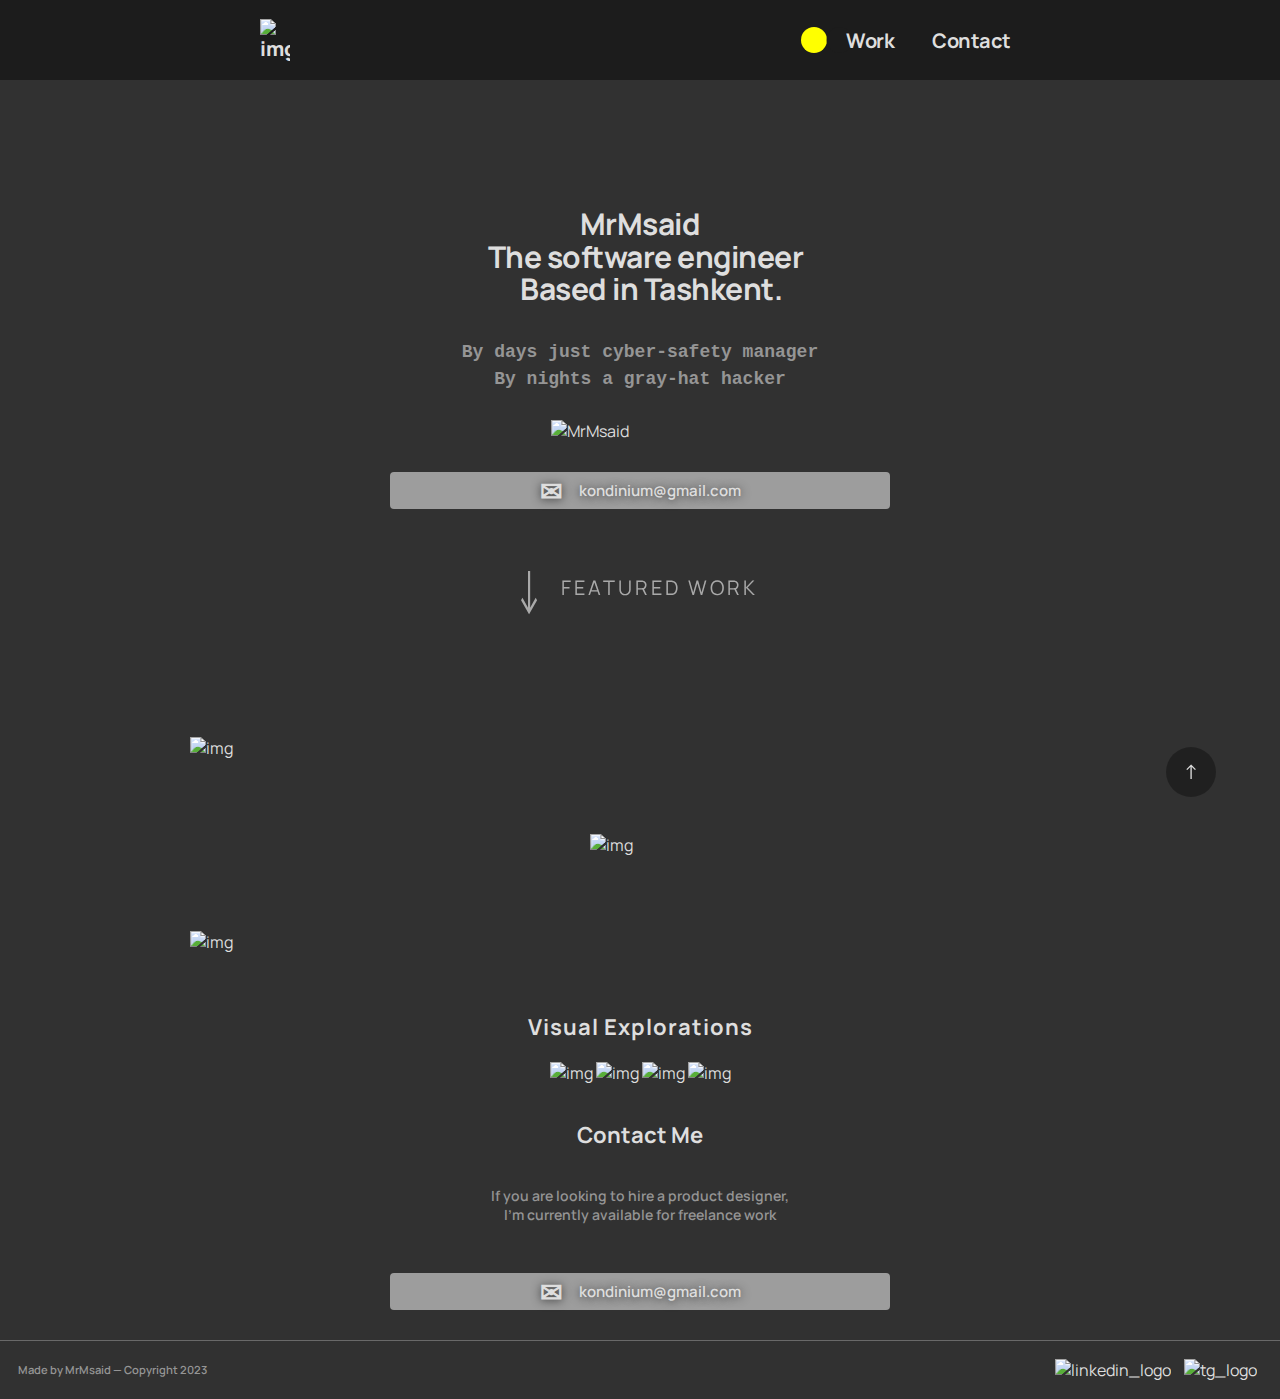
==== index.html @ 55eb1af6 "all html file moved from html folder to M6.L3" ====
<!DOCTYPE html>
<html lang="en">
  <head>
    <meta charset="UTF-8" />
    <meta name="viewport" content="width=device-width, initial-scale=1.0" />
    <link rel="stylesheet" href="../css/index.css" />
    <title>Home</title>
  </head>
  <body id="home">
    <a href="index.html#home">
      <div class="to-up">↑</div>
    </a>

    <!--😐-->
    <header class="header">
      <a href="index.html" class="logo">
        <img alt="img" src="../images/Neo Smart Zone.png" width="40px" />
        <span>Neo Smart Zone</span>
      </a>
      <nav class="navbar">
        <div class="sun-moon-container">
          <input placeholder="none" type="checkbox" id="sun-moon" />
          <div class="white-circle"></div>
        </div>
        <a href="index.html" class="navbar__link home">Home</a>
        <a href="work.html" class="navbar__link">Work</a>
        <a href="index.html#contact" class="navbar__link">Contact</a>
      </nav>
    </header>
    <!--👕-->
    <main class="main">
      <div class="heading">
        <div>
          <div class="welcome">
            <pre>
MrMsaid
  The software engineer
    Based in Tashkent.
            </pre>
          </div>
          <article>
            <pre class="description">
By days just cyber-safety manager
By nights a gray-hat hacker
            </pre>
          </article>
        </div>
        <img
          src="../images/Tyler Durden.png"
          alt="MrMsaid"
          class="profile_img"
        />
      </div>
      <a href="contact.html" class="email-link">
        <div class="email-container">
          <div class="email">
            <span class="email-icon">✉</span>
            <span class="copy-email">kondinium@gmail.com</span>
          </div>
        </div>
      </a>
      <a href="#images" class="featured">
        <span class="arrow">↓</span> featured work
      </a>
      <div id="images">
        <img
          alt="img"
          src="../images/Matrix Revolutions.png"
          class="img-in-images"
        />
        <img
          alt="img"
          src="../images/portal.png"
          class="img-in-images img1-in-images"
        />
        <img alt="img" src="../images/texture work.png" class="img-in-images" />
      </div>
      <div class="visual-explorations">
        <div class="ve-text">Visual Explorations</div>
        <div class="ve-img">
          <img alt="img" src="../images/hello world.png" class="img" />
          <img alt="img" src="../images/Alp Arslan.png" class="img img1" />
          <img alt="img" src="../images/neo.png" class="img img1" />
          <img alt="img" src="../images/guy with jocker face.png" class="img" />
        </div>
      </div>
      <div id="contact">
        <div class="contact-me">Contact Me</div>
        <pre class="post-words">
If you are looking to hire a product designer,
I'm currently available for freelance work
          </pre
        >
      </div>
      <div class="email-link" style="justify-content: center">
        <a href="contact.html" class="email-container">
          <div class="email">
            <span class="email-icon">✉</span>
            <span class="copy-email">kondinium@gmail.com</span>
          </div>
        </a>
      </div>
    </main>
    <!--👖-->
    <footer class="footer">
      <div class="copyright">Made by MrMsaid — Copyright 2023</div>
      <div class="links">
        <a
          href="https://www.linkedin.com/in/mrmuxammadsaid-murodov-a1a6b61b1/"
          target="_blank"
        >
          <img src="../images/Vector.png" alt="linkedin_logo" />
        </a>
        <a href="https://t.me/MrMsaid" target="_blank">
          <img src="../images/Telegram_logo 1.png" alt="tg_logo" />
        </a>
      </div>
    </footer>
    <!--👞👞-->

    <script src="../js/index.js"></script>
  </body>
</html>
---- css/index.css ----
@import url("https://fonts.googleapis.com/css2?family=Manrope&display=swap");

*,
*:before,
*:after {
  margin: 0;
  font-family: "Manrope", Arial, Helvetica, sans-serif;
  color: #dedede;
}

:root {
  /* colors */
  --color: #dedede;
  --main-color: #313131;
  --header-color: #1c1c1c;
  --header-shadow: none;
  --second-text: #959595;
  --email-bg: #9d9d9d;
  --email-shadow: #313131;
  --email-hover-bg: #0000001a;
  --glow: #ffee00;
  --to-up-color: #0005;

    /* sizes */
    --sun-size: 2vw;
    --navbar-font-size: 20px;
    --navbar-text-margin: 38px;
    --main-padding: 10% 10% 0 10%;
    --head-size: 96px;
    --description: 36px;
    --email-container-size: 30vw;
    --email-padding: 4%;
    --email-font-size: 27px;
    --email-icon-size: 4vh;
    --featured-font-size: 18px;
    --iii: 75px 400px 0 0;
    --iii1: 75px 0 0 400px;
    --iii-size: none;
    --to-up-height: 10vh;
    --to-up-width: 5vw;
    --to-up-font-size: 30px;
    --ve-img-size: 50em;
    --footer-padding: 36px;
    --copyright-font-size: 1em;
    --links-padding: 10px;
    --links-img-size: none;

    /* visibility */
    --logo-text: visible;
    --home-text: visible;

    /* align of items */
    --text-align: start;
    --fetured-jus-con: start;
    --email-link-jus-con: start;
    --display: flex;
}

a {
  text-decoration: none;
  cursor: default;
}

html {
  scroll-behavior: smooth;
  overflow-x: hidden;
}

body {
  background: var(--main-color);
  transition: 0.5s ease-in-out;
}

.center {
  justify-content: center;
}

.header {
  position: sticky;
  display: flex;
  align-items: center;
  justify-content: space-around;
  height: 80px;
  width: 100%;
  background-color: var(--header-color);
  box-shadow: var(--header-shadow);
  transition: box-shadow 0.5s ease-in-out;
  z-index: 1;
}

.logo {
  cursor: pointer;
  display: flex;
  align-items: center;
  font-size: 20px;
  font-weight: 800;
}

.logo > img {
  width: 1.5em;
}

.logo > * {
  margin: 10px;
}

.logo > span {
  font-size: 1em;
  display: var(--logo-text);
}

.sun-moon-container {
  display: flex;
  align-items: center;
}

#sun-moon {
  appearance: none;
  cursor: pointer;
  position: absolute;
  display: block;
  width: var(--sun-size);
  height: var(--sun-size);
  border-radius: var(--sun-size);
  background-color: #ff0;
  transition: 0.5s;
}

.white-circle {
  transform: translate(var(--sun-size));
  width: var(--sun-size);
  height: var(--sun-size);
  border-radius: 50%;
  background-color: var(--header-color);
  transition: transform 0.5s ease-in-out;
}

#sun-moon:checked ~ .white-circle {
  transform: translate(
    calc(var(--sun-size) * 0.5),
    calc(var(--sun-size) - var(--sun-size) * 1.2)
  );
}

#sun-moon:checked {
  background-color: #000;
}

body:has(.sun-moon-container):has(#sun-moon:checked),
body:has(.sun-moon-container):has(#sun-moon:checked) * {
  color: #252525;
  --color: #252525;
  --main-color: #bbbbbb;
  --header-color: #c1c1c1;
  --header-shadow: 0 0 10px 0 #000;
  --second-text: #d9ff00;
  --email-bg: #a5a5a5;
  --email-shadow: #313131;
  --email-hover-bg: #0000001a;
  --glow: #ffee00;
  --to-up-color: #0005;
}

.navbar {
  display: flex;
  list-style-type: none;
  font-weight: 700;
  font-size: var(--navbar-font-size);
  line-height: 25px;
  letter-spacing: -0.5px;
}

.navbar * {
  text-decoration: none;
}

.navbar__link {
  position: relative;
  margin: var(--navbar-text-margin);
  cursor: pointer;
}

.navbar__link:after {
  content: "";
  position: absolute;
  bottom: -2px;
  height: 3px;
  width: 0;
  left: 0;
  background-color: var(--color);
  border-radius: 50px;
  transition: 0.2s ease-in-out;
}

.navbar__link:hover:after {
  width: 100%;
}

.home {
  display: var(--home-text);
}

.main {
  padding: var(--main-padding);
}

.heading {
  display: var(--display);
  align-items: center;
  justify-content: center;
}

.welcome {
  font-style: normal;
  font-weight: 700;
  font-size: var(--head-size);
  text-align: var(--text-align);
  line-height: 109%;
  letter-spacing: -0.5px;
}

.description {
  font-weight: 600;
  font-family: monospace;
  font-size: var(--description);
  text-align: var(--text-align);
  line-height: 150%;
  color: var(--second-text);
}

.profile_img {
  margin: auto;
  width: 50%;
}

.email-link {
  display: flex;
  justify-content: var(--email-link-jus-con);
}

.email-container {
  display: flex;
  justify-content: center;
  align-items: center;
  cursor: pointer;
  margin: 30px;
  width: var(--email-container-size);
}

.email {
  display: flex;
  align-items: center;
  justify-content: center;
  padding: var(--email-padding);
  width: 500px;
  background-color: var(--email-bg);
  border-radius: 4px;
  gap: 16px;
  font-weight: 600;
  font-size: var(--email-font-size);
  transition: 0.3s;
  text-shadow: 0.5px 0.5px 10px var(--email-shadow);
}

.email-icon {
  font-size: var(--email-icon-size);
}

.email-container:active > .email {
  background-color: var(--email-hover-bg);
  width: 90%;
  height: 42.66px;
  font-size: 18px;
  text-shadow: 0px 0px 5px var(--glow);
}

.featured {
  display: flex;
  align-items: center;
  gap: 21px;
  cursor: pointer;
  justify-content: var(--fetured-jus-con);
  height: 48px;
  padding-top: 25px;

  font-size: var(--featured-font-size);

  letter-spacing: 3px;
  text-transform: uppercase;
  text-decoration: none;
  opacity: 0.7;

  transition: 0.3s;
}

.featured:hover {
  transform: translate(0, 10px);
}

.arrow {
  transform: scale(1.7, 3);
  font-weight: 400;
  transition: 0.3s;
}

.arrow:hover {
  padding-top: 10px;
}

/* Visual Explorations */

#images {
  display: var(--display);
  flex-direction: column;
  justify-content: center;
  margin: 50px 0px;
}

.img-in-images {
  margin: var(--iii);
  transition: 0.5s;
  width: var(--iii-size);
}

.img1-in-images {
  margin: var(--iii1);
}

.img-in-images:hover {
  transform: scale(1.1) rotate(1.2deg);
}

.img1-in-images:hover {
  transform: scale(1.1) rotate(-1.2deg);
}

.visual-explorations {
  display: flex;
  flex-direction: column;
  align-items: center;
  text-align: center;
}

.ve-text {
  font-family: "Manrope";
  font-style: normal;
  font-weight: 700;
  font-size: calc(var(--description) + 4px);
  line-height: 49px;
  text-align: center;
  letter-spacing: 1px;
  margin-bottom: 10px;
}

.visual-explorations img {
  width: var(--ve-img-size);
  transition: 0.5s;
}

.visual-explorations .img1 {
  width: calc(var(--ve-img-size) / 2);
}

.visual-explorations .img:hover {
  transform: scale(1.05);
  animation: none;
}

#contact {
  display: flex;
  flex-direction: column;
  justify-content: center;
}

.contact-me {
  display: flex;
  justify-content: center;
  font-weight: 700;
  font-size: calc(var(--description) + 4px);
  padding: 4vh;
}

.post-words {
  font-size: calc(var(--description) - 4px);
  font-weight: 600;
  color: var(--second-text);
  text-align: center;
}

.footer {
  display: flex;
  justify-content: space-between;
  align-items: center;
  border-top: 1px solid #696969;
  padding: var(--footer-padding);
}

.copyright {
  color: var(--second-text);
  font-weight: 600;
  font-size: var(--copyright-font-size);
}

.links > a {
  cursor: pointer;
  text-decoration: none;
  padding: 0 var(--links-padding);
}


.links > a img {
  width: var(--links-img-size);
  transition: 0.2s;
}

.links > a:hover img {
  transform: scale(1.1);
}

.to-up {
  display: flex;
  justify-content: center;
  align-items: center;
  position: fixed;
  bottom: 11.5%;
  right: 5%;
  height: var(--to-up-height);
  width: var(--to-up-width);
  border-radius: 50em;
  font-size: var(--to-up-font-size);
  cursor: pointer;
  background-color: var(--to-up-color);
  transition: 0.5s;
  z-index: 2;
}

.to-up:hover {
  bottom: 12.5%;
}

@media (min-width: 0px) {
  :root {
    /* sizes */
    --sun-size: 8vw;
    --navbar-font-size: 15px;
    --navbar-text-margin: 9px;
    --main-padding: 10% 5% 0 5%;
    --home-text: none;
    --head-size: 19px;
    --description: 10px;
    --email-container-size: 70vw;
    --email-padding: 10px;
    --email-font-size: 14px;
    --email-icon-size: 14px;
    --featured-font-size: 10px;
    --iii: 25px 0 0 0;
    --iii1: 25px 0 0 0;
    --iii-size: 90vw;
    --to-up-height: 35px;
    --to-up-width: 35px;
    --to-up-font-size: 15px;
    --ve-img-size: 11em;
    --footer-padding: 18px;
    --copyright-font-size: 0.5em;
    --links-padding: 1px;
    --links-img-size: 12px;

    /* visibility */
    --logo-text: none;

    /* align of items */
    --text-align: center;
    --fetured-jus-con: center;
    --email-link-jus-con: center;
    --display: grid;
  }
}

@media (min-width: 300px) {
  :root {
    --sun-size: 8vw;
    --navbar-font-size: 20px;
    --navbar-text-margin: 19px;
    --main-padding: 10% 5% 0 5%;
    --head-size: 28px;
    --description: 16px;
    --email-container-size: 70vw;
    --email-padding: 10px;
    --email-font-size: 15px;
    --email-icon-size: 6vh;
    --iii: 25px 0 0 0;
    --iii1: 25px 0 0 0;
    --iii-size: 90vw;
    --to-up-height: 50px;
    --to-up-width: 50px;
    --to-up-font-size: 20px;
    --ve-img-size: 16em;
    --copyright-font-size: 0.6em;
    --links-img-size: 16px;
    --links-padding: 5px;

    --home-text: none;
    --logo-text: none;

    --text-align: center;
    --fetured-jus-con: center;
    --email-link-jus-con: center;
    --display: grid;
  }
}

@media (min-width: 500px) {
  :root {
    --sun-size: 5vw;
  }
}

@media (min-width: 550px) {
  :root {
    --sun-size: 4vw;
    --navbar-text-margin: 19px;
    --main-padding: 10% 5% 0 5%;
    --home-text: none;
    --head-size: 28px;
    --description: 16px;
    --email-container-size: 70vw;
    --email-padding: 15px;
    --email-font-size: 20px;
    --email-icon-size: 8vh;
    --iii: 25px 0 0 0;
    --iii1: 25px 0 0 0;
    --iii-size: 90vw;
    --to-up-height: 50px;
    --to-up-width: 50px;
    --to-up-font-size: 20px;
    --ve-img-size: 28em;
    --featured-font-size: 20px;
    --copyright-font-size: 0.7em;
    --links-img-size: 15px;
    --links-padding: 10px;

    --logo-text: none;

    --text-align: center;
    --fetured-jus-con: center;
    --email-link-jus-con: center;
    --display: grid;
  }
}

@media (min-width: 1000px) {
  :root {
    /* sizes */
    --sun-size: 2vw;
    --navbar-text-margin: 19px;
    --main-padding: 10% 5% 0 5%;
    --home-text: none;
    --head-size: 30px;
    --description: 18px;
    --email-container-size: 70vw;
    --email-padding: 0;
    --email-font-size: 15px;
    --email-icon-size: 3vh;
    --iii: 75px 400px 0 0;
    --iii1: 75px 0 0 400px;
    --iii-size: 500px;
    --to-up-height: 50px;
    --to-up-width: 50px;
    --to-up-font-size: 20px;
    --ve-img-size: 17em;
    --copyright-font-size: 0.7em;
    --links-padding: 5px;

    /* visibility */
    --logo-text: none;

    /* align of items */
    --text-align: center;
    --fetured-jus-con: center;
    --email-link-jus-con: center;
    --display: grid;
  }
}

@media (min-width: 1500px) {
  :root {
    --sun-size: 2vw;
    --navbar-text-margin: 38px;
    --main-padding: 10% 10% 0 10%;
    --head-size: 96px;
    --description: 36px;
    --email-container-size: 30vw;
    --email-padding: 4%;
    --email-font-size: 27px;
    --email-icon-size: 4vh;
    --featured-font-size: 18px;
    --iii: 75px 400px 0 0;
    --iii1: 75px 0 0 400px;
    --iii-size: none;
    --to-up-height: 10vh;
    --to-up-width: 5vw;
    --to-up-font-size: 30px;
    --ve-img-size: 50em;
    --copyright-font-size: 1em;
    --links-padding: 10px;

    --logo-text: visible;
    --home-text: visible;

    --text-align: start;
    --fetured-jus-con: start;
    --email-link-jus-con: start;
    --display: flex;
  }
}
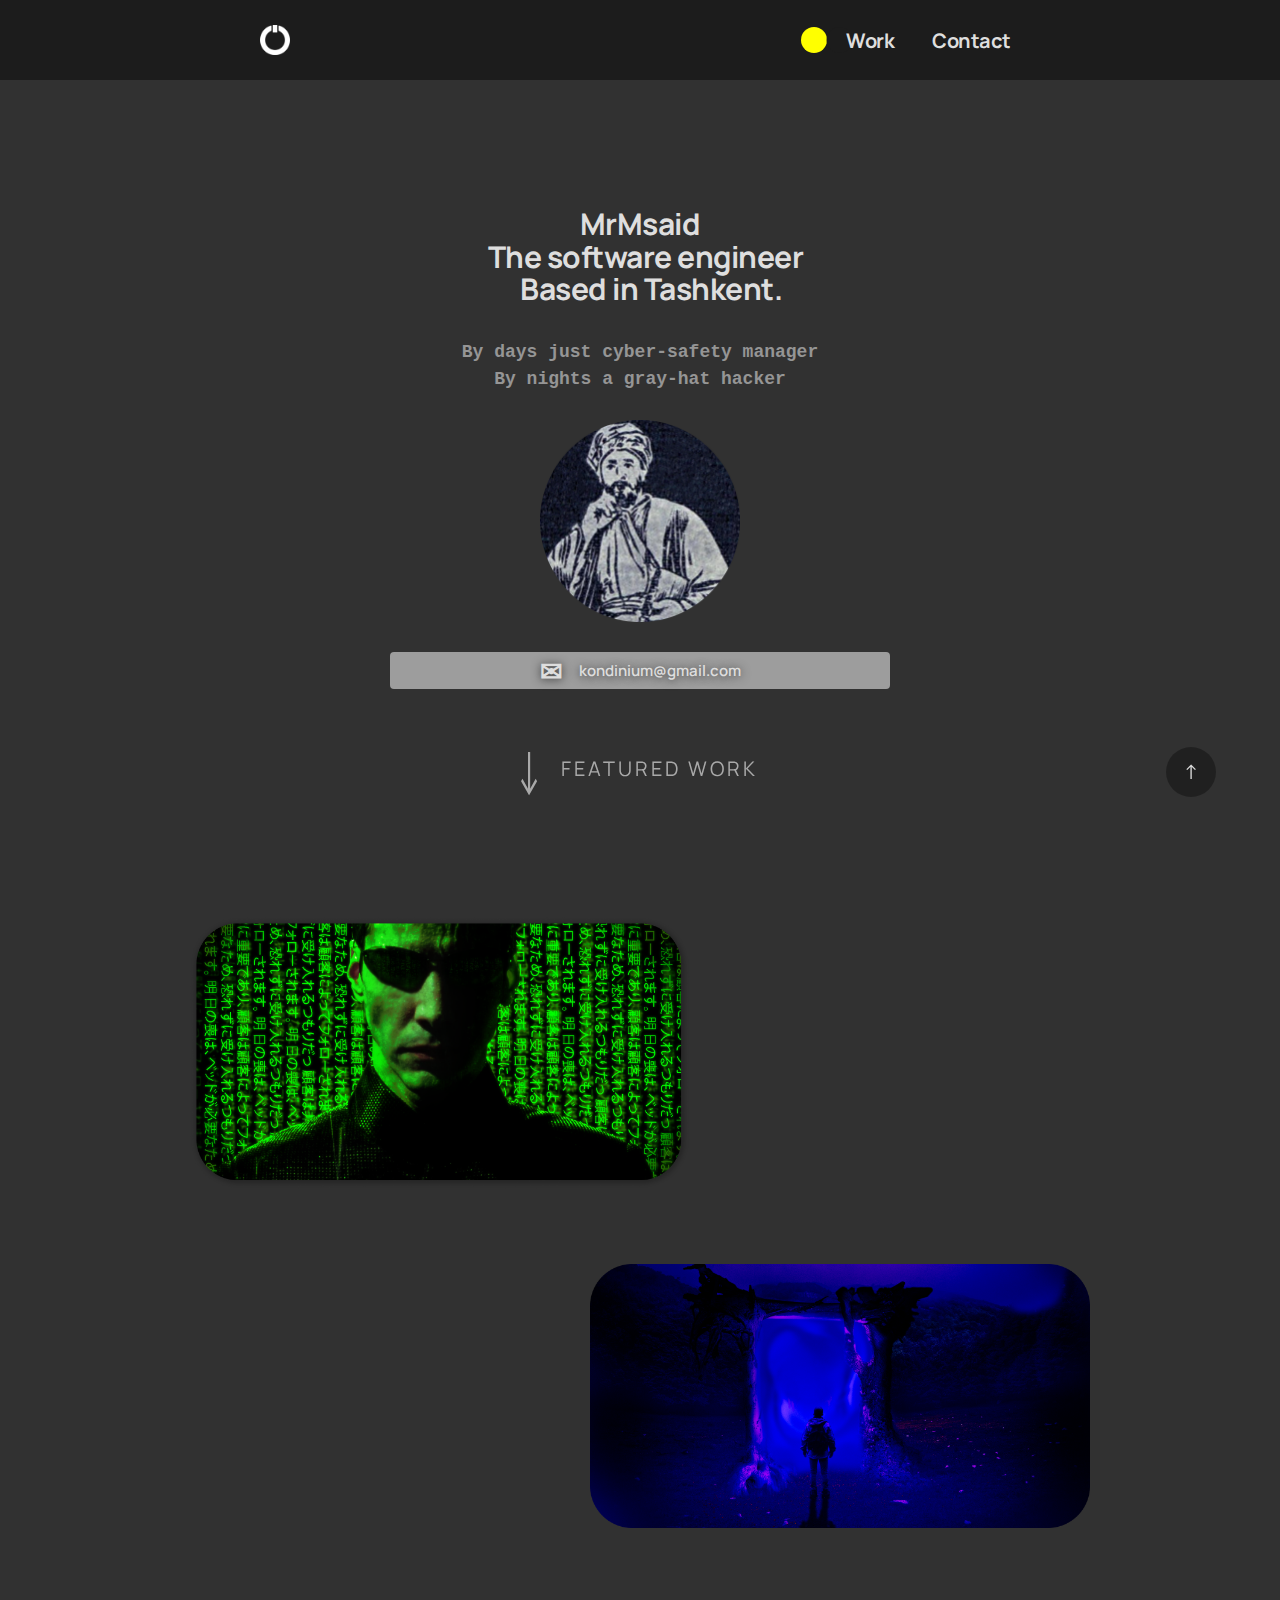
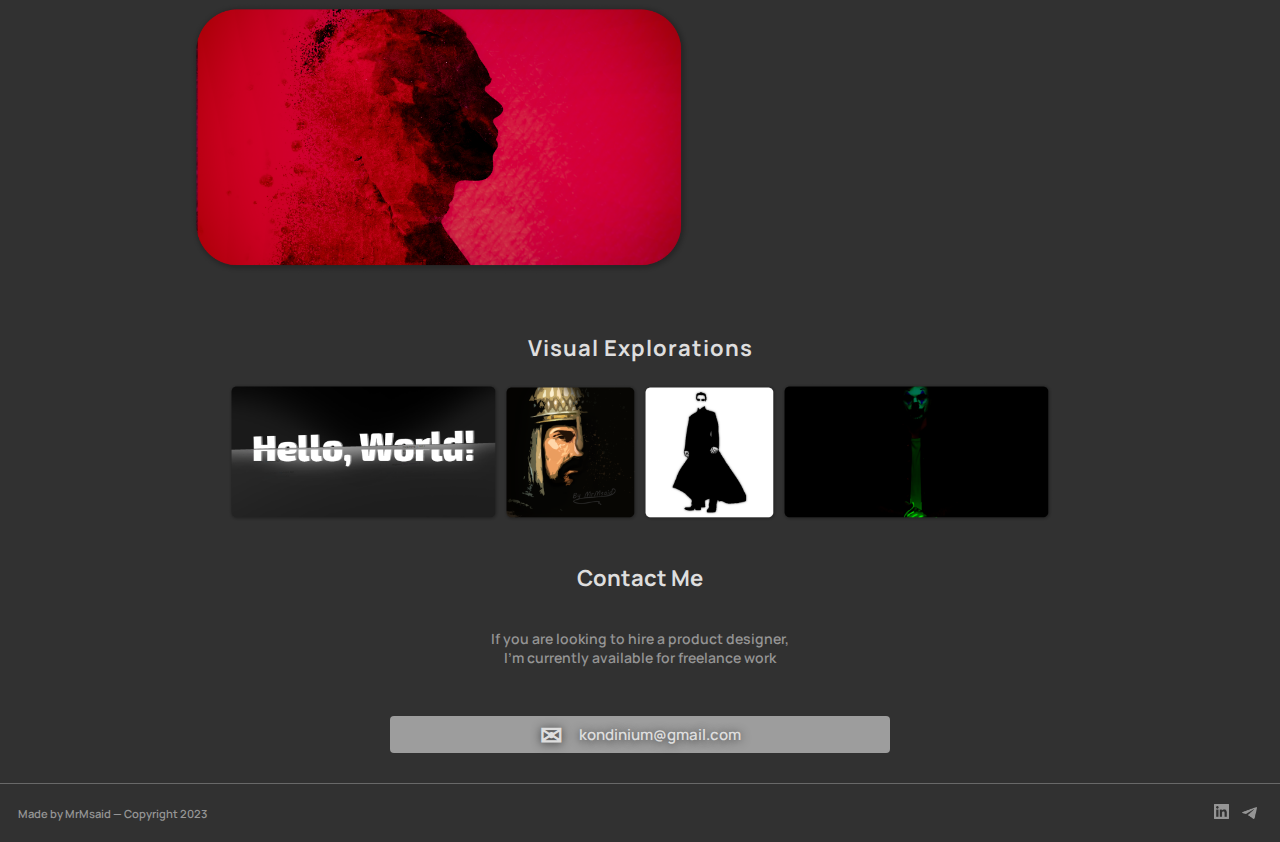
==== commit 096b00d6: "Update index.html" ====
--- a/index.html
+++ b/index.html
@@ -3,7 +3,8 @@
   <head>
     <meta charset="UTF-8" />
     <meta name="viewport" content="width=device-width, initial-scale=1.0" />
-    <link rel="stylesheet" href="../css/index.css" />
+    <link rel="icon" type="image/x-icon" href="/images/favicon.ico">
+    <link rel="stylesheet" href="css/index.css" />
     <title>Home</title>
   </head>
   <body id="home">
@@ -14,7 +15,7 @@
     <!--😐-->
     <header class="header">
       <a href="index.html" class="logo">
-        <img alt="img" src="../images/Neo Smart Zone.png" width="40px" />
+        <img alt="img" src="images/Neo Smart Zone.png" width="40px" />
         <span>Neo Smart Zone</span>
       </a>
       <nav class="navbar">
@@ -46,7 +47,7 @@
           </article>
         </div>
         <img
-          src="../images/Tyler Durden.png"
+          src="images/Tyler Durden.png"
           alt="MrMsaid"
           class="profile_img"
         />
@@ -65,23 +66,23 @@
       <div id="images">
         <img
           alt="img"
-          src="../images/Matrix Revolutions.png"
+          src="images/Matrix Revolutions.png"
           class="img-in-images"
         />
         <img
           alt="img"
-          src="../images/portal.png"
+          src="images/portal.png"
           class="img-in-images img1-in-images"
         />
-        <img alt="img" src="../images/texture work.png" class="img-in-images" />
+        <img alt="img" src="images/texture work.png" class="img-in-images" />
       </div>
       <div class="visual-explorations">
         <div class="ve-text">Visual Explorations</div>
         <div class="ve-img">
-          <img alt="img" src="../images/hello world.png" class="img" />
-          <img alt="img" src="../images/Alp Arslan.png" class="img img1" />
-          <img alt="img" src="../images/neo.png" class="img img1" />
-          <img alt="img" src="../images/guy with jocker face.png" class="img" />
+          <img alt="img" src="images/hello world.png" class="img" />
+          <img alt="img" src="images/Alp Arslan.png" class="img img1" />
+          <img alt="img" src="images/neo.png" class="img img1" />
+          <img alt="img" src="images/guy with jocker face.png" class="img" />
         </div>
       </div>
       <div id="contact">
@@ -109,15 +110,15 @@
           href="https://www.linkedin.com/in/mrmuxammadsaid-murodov-a1a6b61b1/"
           target="_blank"
         >
-          <img src="../images/Vector.png" alt="linkedin_logo" />
+          <img src="images/Vector.png" alt="linkedin_logo" />
         </a>
         <a href="https://t.me/MrMsaid" target="_blank">
-          <img src="../images/Telegram_logo 1.png" alt="tg_logo" />
+          <img src="images/Telegram_logo 1.png" alt="tg_logo" />
         </a>
       </div>
     </footer>
     <!--👞👞-->
 
-    <script src="../js/index.js"></script>
+    <script src="js/index.js"></script>
   </body>
 </html>
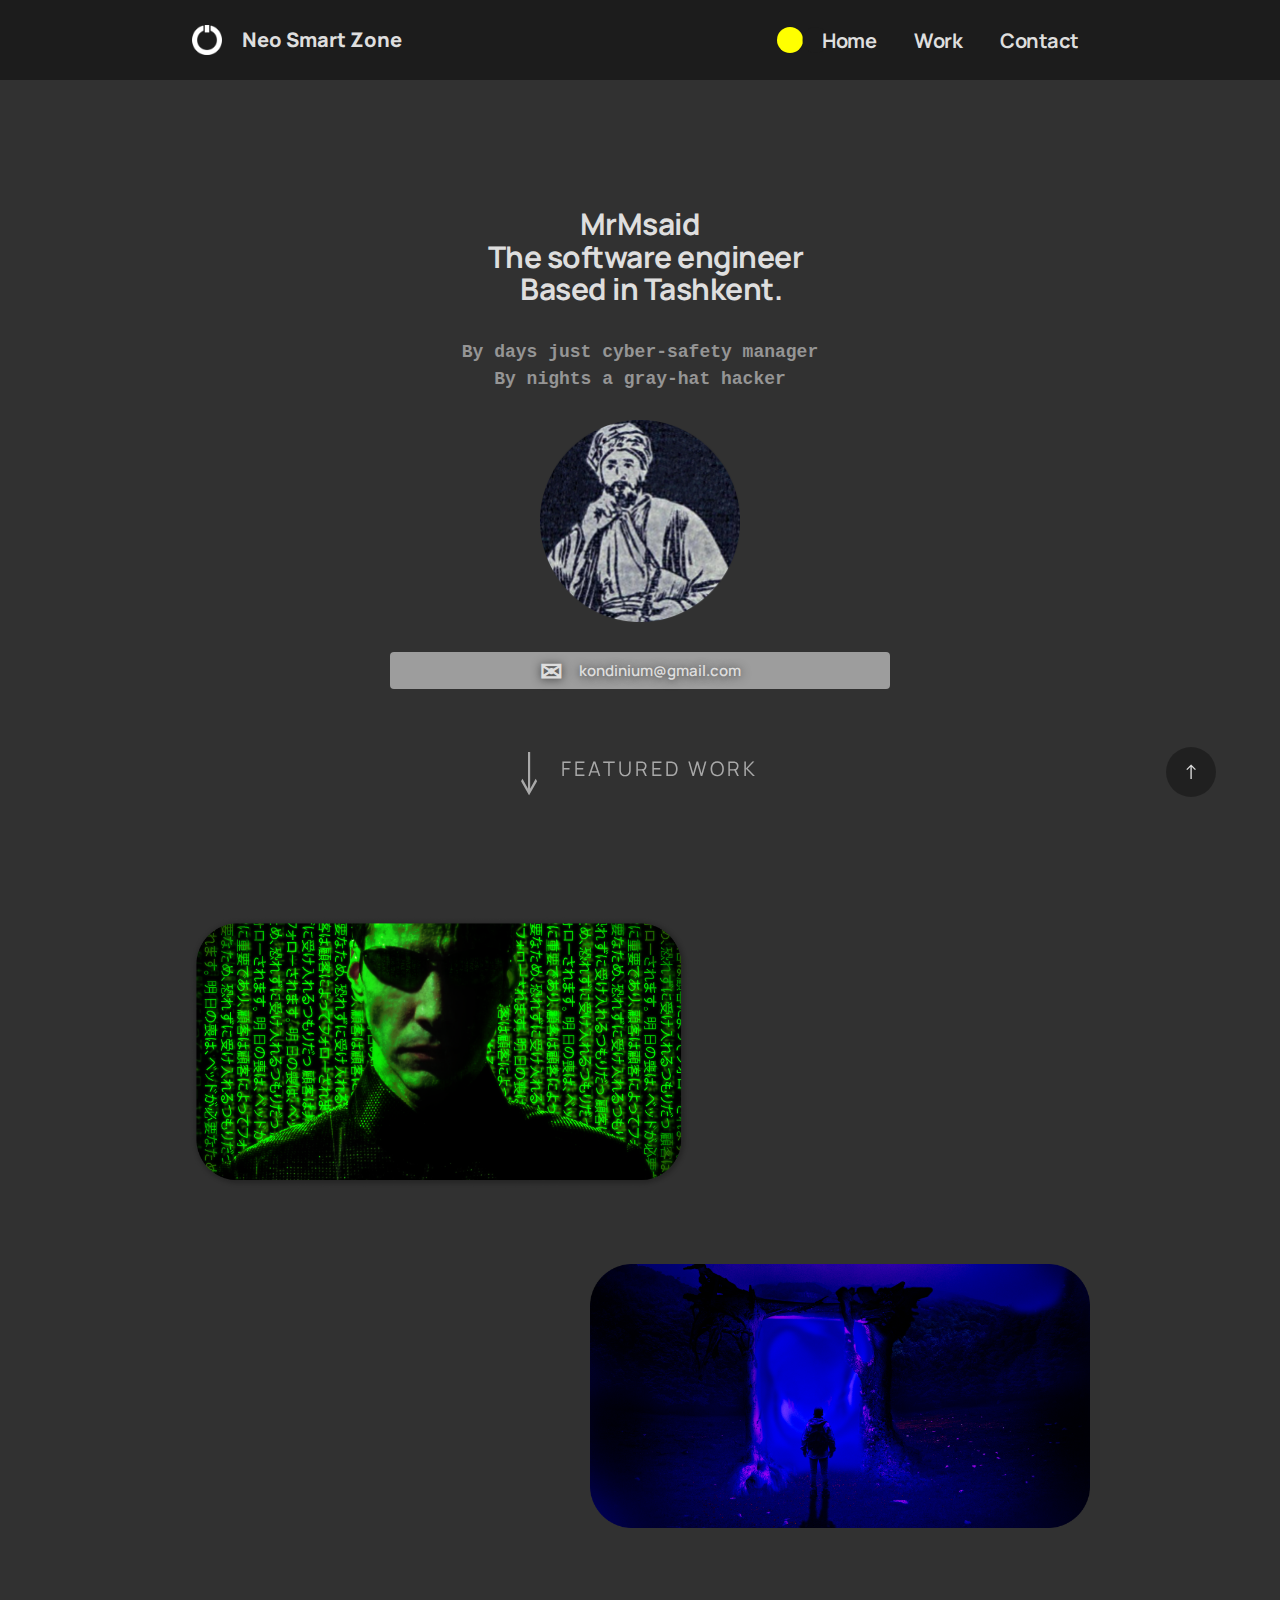
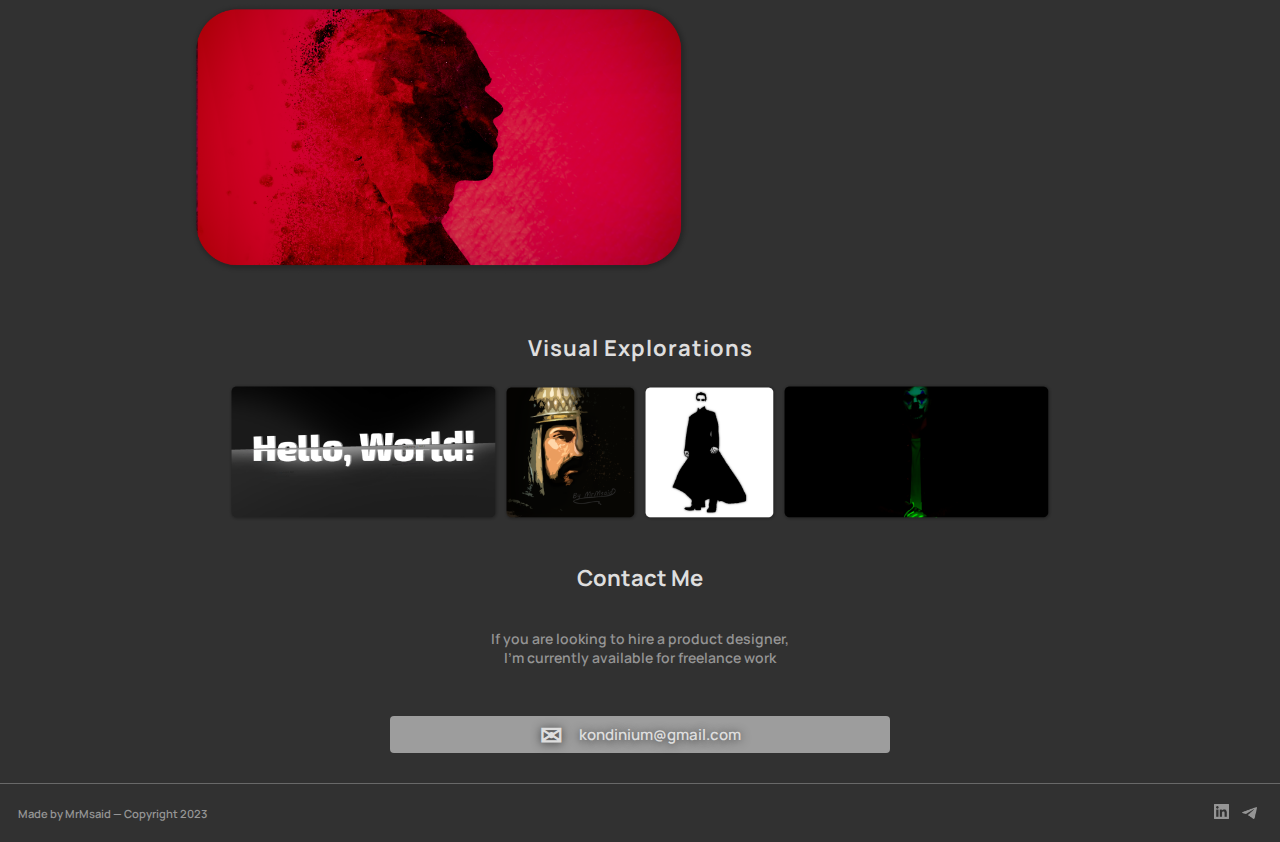
==== commit ef07d9bc: "Merge branch 'master' of https://github.com/MrMsaid/M6.L3" ====
--- a/index.html
+++ b/index.html
@@ -46,11 +46,7 @@
             </pre>
           </article>
         </div>
-        <img
-          src="images/Tyler Durden.png"
-          alt="MrMsaid"
-          class="profile_img"
-        />
+        <img src="images/Tyler Durden.png" alt="MrMsaid" class="profile_img" />
       </div>
       <a href="contact.html" class="email-link">
         <div class="email-container">
@@ -90,8 +86,7 @@
         <pre class="post-words">
 If you are looking to hire a product designer,
 I'm currently available for freelance work
-          </pre
-        >
+        </pre>
       </div>
       <div class="email-link" style="justify-content: center">
         <a href="contact.html" class="email-container">
--- a/css/index.css
+++ b/css/index.css
@@ -146,8 +146,8 @@
   background-color: #000;
 }
 
-body:has(.sun-moon-container):has(#sun-moon:checked),
-body:has(.sun-moon-container):has(#sun-moon:checked) * {
+body:has(#sun-moon:checked),
+body:has(#sun-moon:checked) * {
   color: #252525;
   --color: #252525;
   --main-color: #bbbbbb;
@@ -445,7 +445,6 @@
     --navbar-font-size: 15px;
     --navbar-text-margin: 9px;
     --main-padding: 10% 5% 0 5%;
-    --home-text: none;
     --head-size: 19px;
     --description: 10px;
     --email-container-size: 70vw;
@@ -467,6 +466,7 @@
 
     /* visibility */
     --logo-text: none;
+    --home-text: none;
 
     /* align of items */
     --text-align: center;
@@ -520,7 +520,6 @@
     --sun-size: 4vw;
     --navbar-text-margin: 19px;
     --main-padding: 10% 5% 0 5%;
-    --home-text: none;
     --head-size: 28px;
     --description: 16px;
     --email-container-size: 70vw;
@@ -540,6 +539,7 @@
     --links-padding: 10px;
 
     --logo-text: none;
+    --home-text: none;
 
     --text-align: center;
     --fetured-jus-con: center;
@@ -554,7 +554,6 @@
     --sun-size: 2vw;
     --navbar-text-margin: 19px;
     --main-padding: 10% 5% 0 5%;
-    --home-text: none;
     --head-size: 30px;
     --description: 18px;
     --email-container-size: 70vw;
@@ -572,7 +571,8 @@
     --links-padding: 5px;
 
     /* visibility */
-    --logo-text: none;
+    --logo-text: visible;
+    --home-text: visible;
 
     /* align of items */
     --text-align: center;
@@ -582,10 +582,44 @@
   }
 }
 
-@media (min-width: 1500px) {
+@media (min-width: 1400px) {
   :root {
     --sun-size: 2vw;
     --navbar-text-margin: 38px;
+    --main-padding: 10% 10% 0 10%;
+    --head-size: 93px;
+    --description: 33px;
+    --email-container-size: 30vw;
+    --email-padding: 4%;
+    --email-font-size: 27px;
+    --email-icon-size: 4vh;
+    --featured-font-size: 18px;
+    --iii: 75px 400px 0 0;
+    --iii1: 75px 0 0 400px;
+    --iii-size: none;
+    --to-up-height: 10vh;
+    --to-up-width: 5vw;
+    --to-up-font-size: 30px;
+    --ve-img-size: 50em;
+    --copyright-font-size: 0.7em;
+    --links-img-size: 20px;
+    --links-padding: 10px;
+
+    --logo-text: visible;
+    --home-text: visible;
+
+    --text-align: start;
+    --fetured-jus-con: start;
+    --email-link-jus-con: start;
+    --display: flex;
+  }
+}
+
+@media (min-width: 2000px) {
+  :root {
+    --sun-size: 2vw;
+    --navbar-text-margin: 38px;
+    --navbar-font-size: 25px;
     --main-padding: 10% 10% 0 10%;
     --head-size: 96px;
     --description: 36px;
@@ -601,7 +635,8 @@
     --to-up-width: 5vw;
     --to-up-font-size: 30px;
     --ve-img-size: 50em;
-    --copyright-font-size: 1em;
+    --copyright-font-size: 0.7em;
+    --links-img-size: 20px;
     --links-padding: 10px;
 
     --logo-text: visible;
@@ -612,4 +647,4 @@
     --email-link-jus-con: start;
     --display: flex;
   }
-}
+}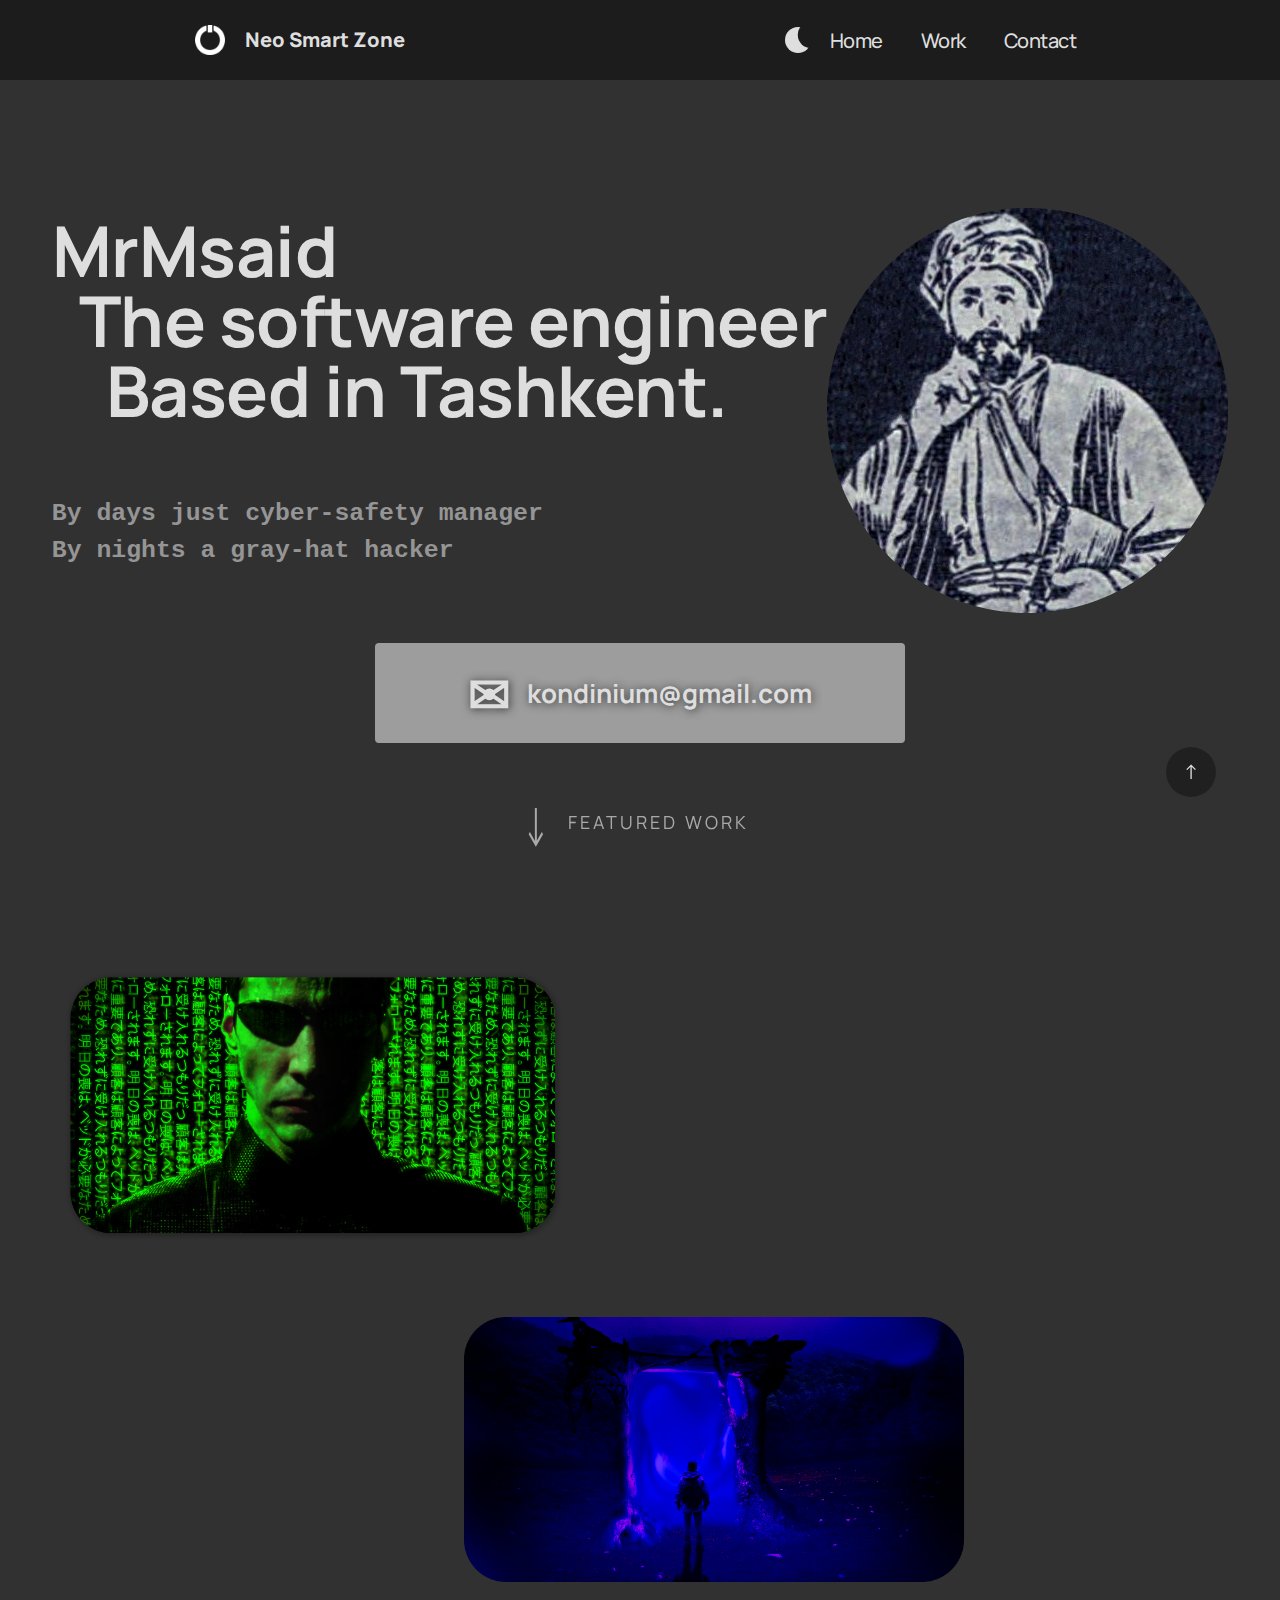
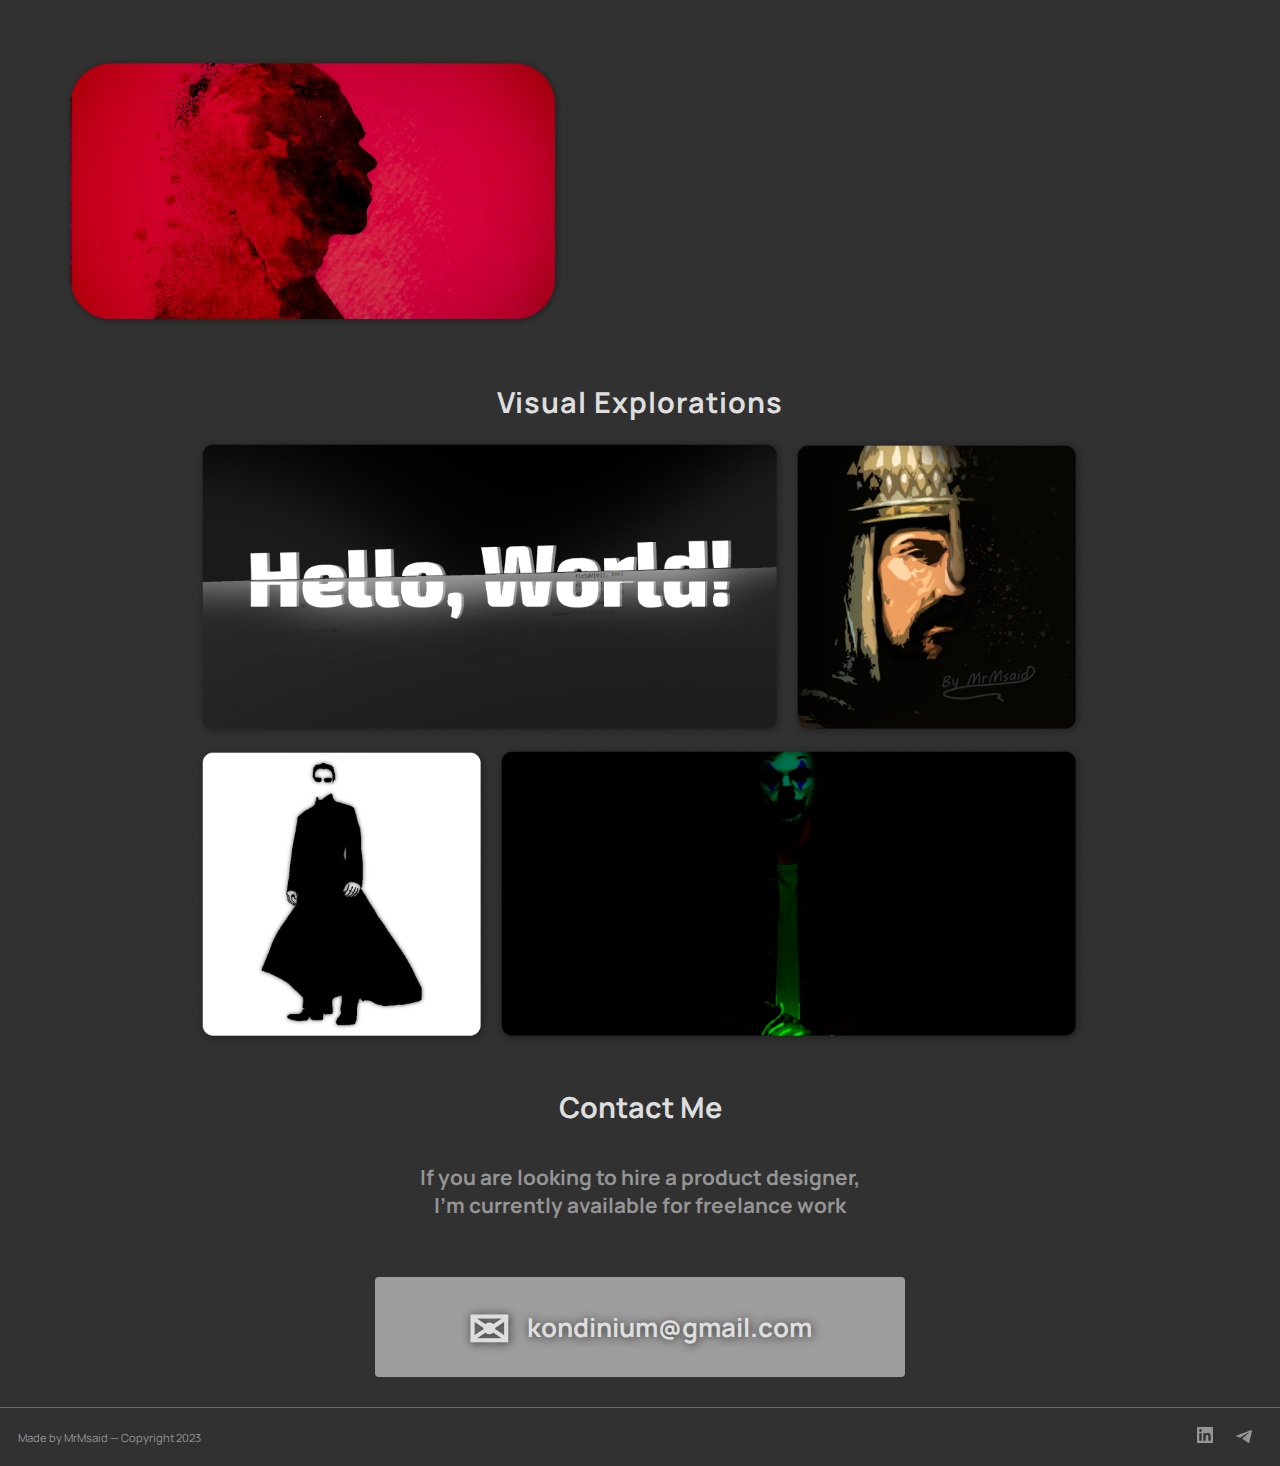
==== commit 4af20fcd: "some changes" ====
--- a/index.html
+++ b/index.html
@@ -48,14 +48,14 @@
         </div>
         <img src="images/Tyler Durden.png" alt="MrMsaid" class="profile_img" />
       </div>
-      <a href="contact.html" class="email-link">
-        <div class="email-container">
+      <div class="email-link">
+        <a href="contact.html" class="email-container">
           <div class="email">
             <span class="email-icon">✉</span>
             <span class="copy-email">kondinium@gmail.com</span>
           </div>
-        </div>
-      </a>
+        </a>
+      </div>
       <a href="#images" class="featured">
         <span class="arrow">↓</span> featured work
       </a>
--- a/css/index.css
+++ b/css/index.css
@@ -20,45 +20,10 @@
   --email-hover-bg: #0000001a;
   --glow: #ffee00;
   --to-up-color: #0005;
-
-    /* sizes */
-    --sun-size: 2vw;
-    --navbar-font-size: 20px;
-    --navbar-text-margin: 38px;
-    --main-padding: 10% 10% 0 10%;
-    --head-size: 96px;
-    --description: 36px;
-    --email-container-size: 30vw;
-    --email-padding: 4%;
-    --email-font-size: 27px;
-    --email-icon-size: 4vh;
-    --featured-font-size: 18px;
-    --iii: 75px 400px 0 0;
-    --iii1: 75px 0 0 400px;
-    --iii-size: none;
-    --to-up-height: 10vh;
-    --to-up-width: 5vw;
-    --to-up-font-size: 30px;
-    --ve-img-size: 50em;
-    --footer-padding: 36px;
-    --copyright-font-size: 1em;
-    --links-padding: 10px;
-    --links-img-size: none;
-
-    /* visibility */
-    --logo-text: visible;
-    --home-text: visible;
-
-    /* align of items */
-    --text-align: start;
-    --fetured-jus-con: start;
-    --email-link-jus-con: start;
-    --display: flex;
 }
 
 a {
   text-decoration: none;
-  cursor: default;
 }
 
 html {
@@ -71,25 +36,17 @@
   transition: 0.5s ease-in-out;
 }
 
-.center {
-  justify-content: center;
-}
-
 .header {
-  position: sticky;
-  display: flex;
-  align-items: center;
+  display: flex;
   justify-content: space-around;
-  height: 80px;
-  width: 100%;
+  align-items: center;
+  height: var(--header-height);
   background-color: var(--header-color);
   box-shadow: var(--header-shadow);
-  transition: box-shadow 0.5s ease-in-out;
-  z-index: 1;
+  transition: box-shadow 2s ease-in-out;
 }
 
 .logo {
-  cursor: pointer;
   display: flex;
   align-items: center;
   font-size: 20px;
@@ -97,7 +54,7 @@
 }
 
 .logo > img {
-  width: 1.5em;
+  width: var(--logo-img);
 }
 
 .logo > * {
@@ -105,7 +62,7 @@
 }
 
 .logo > span {
-  font-size: 1em;
+  font-size: var(--logo-text-size);
   display: var(--logo-text);
 }
 
@@ -122,12 +79,15 @@
   width: var(--sun-size);
   height: var(--sun-size);
   border-radius: var(--sun-size);
-  background-color: #ff0;
+  background-color: #dedede;
   transition: 0.5s;
 }
 
 .white-circle {
-  transform: translate(var(--sun-size));
+  transform: translate(
+    calc(var(--sun-size) * 0.5),
+    calc(var(--sun-size) - var(--sun-size) * 1.2)
+  );
   width: var(--sun-size);
   height: var(--sun-size);
   border-radius: 50%;
@@ -136,14 +96,11 @@
 }
 
 #sun-moon:checked ~ .white-circle {
-  transform: translate(
-    calc(var(--sun-size) * 0.5),
-    calc(var(--sun-size) - var(--sun-size) * 1.2)
-  );
+  transform: translate(var(--sun-size));
 }
 
 #sun-moon:checked {
-  background-color: #000;
+  background-color: var(--glow);
 }
 
 body:has(#sun-moon:checked),
@@ -164,7 +121,7 @@
 .navbar {
   display: flex;
   list-style-type: none;
-  font-weight: 700;
+  font-weight: 500;
   font-size: var(--navbar-font-size);
   line-height: 25px;
   letter-spacing: -0.5px;
@@ -177,22 +134,22 @@
 .navbar__link {
   position: relative;
   margin: var(--navbar-text-margin);
-  cursor: pointer;
 }
 
 .navbar__link:after {
   content: "";
   position: absolute;
   bottom: -2px;
-  height: 3px;
+  height: 1px;
   width: 0;
   left: 0;
   background-color: var(--color);
   border-radius: 50px;
-  transition: 0.2s ease-in-out;
+  transition: 1s ease-out;
 }
 
 .navbar__link:hover:after {
+  transition: 0.3s ease-out;
   width: 100%;
 }
 
@@ -206,21 +163,21 @@
 
 .heading {
   display: var(--display);
-  align-items: center;
-  justify-content: center;
+  justify-content: center;
+  align-items: center;
 }
 
 .welcome {
   font-style: normal;
-  font-weight: 700;
+  font-weight: bold;
   font-size: var(--head-size);
   text-align: var(--text-align);
-  line-height: 109%;
+  line-height: 100%;
   letter-spacing: -0.5px;
 }
 
 .description {
-  font-weight: 600;
+  font-weight: bold;
   font-family: monospace;
   font-size: var(--description);
   text-align: var(--text-align);
@@ -242,21 +199,20 @@
   display: flex;
   justify-content: center;
   align-items: center;
-  cursor: pointer;
   margin: 30px;
   width: var(--email-container-size);
 }
 
 .email {
   display: flex;
-  align-items: center;
-  justify-content: center;
+  justify-content: center;
+  align-items: center;
   padding: var(--email-padding);
   width: 500px;
   background-color: var(--email-bg);
   border-radius: 4px;
   gap: 16px;
-  font-weight: 600;
+  font-weight: bold;
   font-size: var(--email-font-size);
   transition: 0.3s;
   text-shadow: 0.5px 0.5px 10px var(--email-shadow);
@@ -276,10 +232,9 @@
 
 .featured {
   display: flex;
+  justify-content: var(--fetured-jus-con);
   align-items: center;
   gap: 21px;
-  cursor: pointer;
-  justify-content: var(--fetured-jus-con);
   height: 48px;
   padding-top: 25px;
 
@@ -382,7 +337,7 @@
 
 .post-words {
   font-size: calc(var(--description) - 4px);
-  font-weight: 600;
+  font-weight: bold;
   color: var(--second-text);
   text-align: center;
 }
@@ -397,16 +352,13 @@
 
 .copyright {
   color: var(--second-text);
-  font-weight: 600;
   font-size: var(--copyright-font-size);
 }
 
 .links > a {
-  cursor: pointer;
   text-decoration: none;
   padding: 0 var(--links-padding);
 }
-
 
 .links > a img {
   width: var(--links-img-size);
@@ -428,7 +380,6 @@
   width: var(--to-up-width);
   border-radius: 50em;
   font-size: var(--to-up-font-size);
-  cursor: pointer;
   background-color: var(--to-up-color);
   transition: 0.5s;
   z-index: 2;
@@ -442,27 +393,30 @@
   :root {
     /* sizes */
     --sun-size: 8vw;
+    --header-height: 80px;
+    --logo-img: 1.5em;
+    --logo-text-size: 0;
     --navbar-font-size: 15px;
     --navbar-text-margin: 9px;
     --main-padding: 10% 5% 0 5%;
-    --head-size: 19px;
+    --head-size: 18px;
     --description: 10px;
     --email-container-size: 70vw;
-    --email-padding: 10px;
-    --email-font-size: 14px;
-    --email-icon-size: 14px;
+    --email-padding: 8px;
+    --email-font-size: 10px;
+    --email-icon-size: 10px;
     --featured-font-size: 10px;
     --iii: 25px 0 0 0;
     --iii1: 25px 0 0 0;
     --iii-size: 90vw;
-    --to-up-height: 35px;
-    --to-up-width: 35px;
-    --to-up-font-size: 15px;
     --ve-img-size: 11em;
     --footer-padding: 18px;
     --copyright-font-size: 0.5em;
     --links-padding: 1px;
     --links-img-size: 12px;
+    --to-up-height: 35px;
+    --to-up-width: 35px;
+    --to-up-font-size: 15px;
 
     /* visibility */
     --logo-text: none;
@@ -478,173 +432,110 @@
 
 @media (min-width: 300px) {
   :root {
-    --sun-size: 8vw;
     --navbar-font-size: 20px;
     --navbar-text-margin: 19px;
-    --main-padding: 10% 5% 0 5%;
     --head-size: 28px;
     --description: 16px;
-    --email-container-size: 70vw;
     --email-padding: 10px;
     --email-font-size: 15px;
-    --email-icon-size: 6vh;
-    --iii: 25px 0 0 0;
-    --iii1: 25px 0 0 0;
-    --iii-size: 90vw;
+    --ve-img-size: 16em;
+    --copyright-font-size: 0.6em;
+    --links-padding: 10px;
+    --links-img-size: 16px;
     --to-up-height: 50px;
     --to-up-width: 50px;
     --to-up-font-size: 20px;
-    --ve-img-size: 16em;
-    --copyright-font-size: 0.6em;
-    --links-img-size: 16px;
-    --links-padding: 5px;
-
-    --home-text: none;
-    --logo-text: none;
-
-    --text-align: center;
-    --fetured-jus-con: center;
-    --email-link-jus-con: center;
-    --display: grid;
   }
 }
 
 @media (min-width: 500px) {
   :root {
-    --sun-size: 5vw;
-  }
-}
-
-@media (min-width: 550px) {
-  :root {
     --sun-size: 4vw;
-    --navbar-text-margin: 19px;
-    --main-padding: 10% 5% 0 5%;
-    --head-size: 28px;
-    --description: 16px;
-    --email-container-size: 70vw;
+    --head-size: 40px;
+    --description: 22px;
     --email-padding: 15px;
-    --email-font-size: 20px;
-    --email-icon-size: 8vh;
-    --iii: 25px 0 0 0;
-    --iii1: 25px 0 0 0;
-    --iii-size: 90vw;
-    --to-up-height: 50px;
-    --to-up-width: 50px;
-    --to-up-font-size: 20px;
-    --ve-img-size: 28em;
-    --featured-font-size: 20px;
+    --email-font-size: 26px;
+    --email-icon-size: 6vw;
+    --featured-font-size: 18px;
+    --ve-img-size: 27em;
     --copyright-font-size: 0.7em;
-    --links-img-size: 15px;
-    --links-padding: 10px;
-
-    --logo-text: none;
-    --home-text: none;
-
-    --text-align: center;
-    --fetured-jus-con: center;
-    --email-link-jus-con: center;
-    --display: grid;
+  }
+}
+
+@media (min-width: 800px) {
+  :root {
+    --logo-text-size: default;
+
+    --logo-text: visible;
+    --home-text: visible;
+
+    --text-align: start;
+    --display: flex;
   }
 }
 
 @media (min-width: 1000px) {
   :root {
-    /* sizes */
     --sun-size: 2vw;
     --navbar-text-margin: 19px;
-    --main-padding: 10% 5% 0 5%;
-    --head-size: 30px;
-    --description: 18px;
-    --email-container-size: 70vw;
-    --email-padding: 0;
-    --email-font-size: 15px;
-    --email-icon-size: 3vh;
+    --head-size: 55px;
+    --description: 19.51px;
+    --email-icon-size: 4vw;
     --iii: 75px 400px 0 0;
     --iii1: 75px 0 0 400px;
     --iii-size: 500px;
-    --to-up-height: 50px;
-    --to-up-width: 50px;
-    --to-up-font-size: 20px;
-    --ve-img-size: 17em;
-    --copyright-font-size: 0.7em;
-    --links-padding: 5px;
-
-    /* visibility */
-    --logo-text: visible;
-    --home-text: visible;
-
-    /* align of items */
-    --text-align: center;
-    --fetured-jus-con: center;
-    --email-link-jus-con: center;
-    --display: grid;
+    --ve-img-size: 37em;
+  }
+}
+
+@media (min-width: 1200px) {
+  :root {
+    --head-size: 70px;
+    --description: 24.8px;
   }
 }
 
 @media (min-width: 1400px) {
   :root {
-    --sun-size: 2vw;
     --navbar-text-margin: 38px;
     --main-padding: 10% 10% 0 10%;
     --head-size: 93px;
     --description: 33px;
     --email-container-size: 30vw;
     --email-padding: 4%;
-    --email-font-size: 27px;
-    --email-icon-size: 4vh;
-    --featured-font-size: 18px;
-    --iii: 75px 400px 0 0;
-    --iii1: 75px 0 0 400px;
+    --email-icon-size: 3vw;
     --iii-size: none;
-    --to-up-height: 10vh;
-    --to-up-width: 5vw;
+    --ve-img-size: 50em;
+    --links-img-size: 20px;
+    --to-up-height: 80px;
+    --to-up-width: 80px;
     --to-up-font-size: 30px;
-    --ve-img-size: 50em;
-    --copyright-font-size: 0.7em;
-    --links-img-size: 20px;
-    --links-padding: 10px;
-
-    --logo-text: visible;
-    --home-text: visible;
-
-    --text-align: start;
+
     --fetured-jus-con: start;
     --email-link-jus-con: start;
-    --display: flex;
   }
 }
 
 @media (min-width: 2000px) {
   :root {
-    --sun-size: 2vw;
-    --navbar-text-margin: 38px;
-    --navbar-font-size: 25px;
-    --main-padding: 10% 10% 0 10%;
-    --head-size: 96px;
-    --description: 36px;
-    --email-container-size: 30vw;
-    --email-padding: 4%;
-    --email-font-size: 27px;
-    --email-icon-size: 4vh;
-    --featured-font-size: 18px;
-    --iii: 75px 400px 0 0;
-    --iii1: 75px 0 0 400px;
-    --iii-size: none;
-    --to-up-height: 10vh;
-    --to-up-width: 5vw;
-    --to-up-font-size: 30px;
-    --ve-img-size: 50em;
-    --copyright-font-size: 0.7em;
-    --links-img-size: 20px;
-    --links-padding: 10px;
-
-    --logo-text: visible;
-    --home-text: visible;
-
-    --text-align: start;
-    --fetured-jus-con: start;
-    --email-link-jus-con: start;
-    --display: flex;
-  }
-}+    --header-height: 100px;
+    --logo-img: 2em;
+    --logo-text-size: 1.5em;
+    --navbar-font-size: 30px;
+    --navbar-text-margin: 50px;
+    --head-size: 128px;
+    --description: 48px;
+    --email-font-size: 36px;
+    --email-icon-size: 2.2vw;
+    --featured-font-size: 26px;
+    --iii: 90px 400px 0 0;
+    --iii1: 90px 0 0 400px;
+    --ve-img-size: 80em;
+    --footer-padding: 42px;
+    --copyright-font-size: 1.3em;
+    --links-padding: 15px;
+    --links-img-size: 30px;
+    --to-up-height: 105px;
+    --to-up-width: 105px;
+  }
+}
